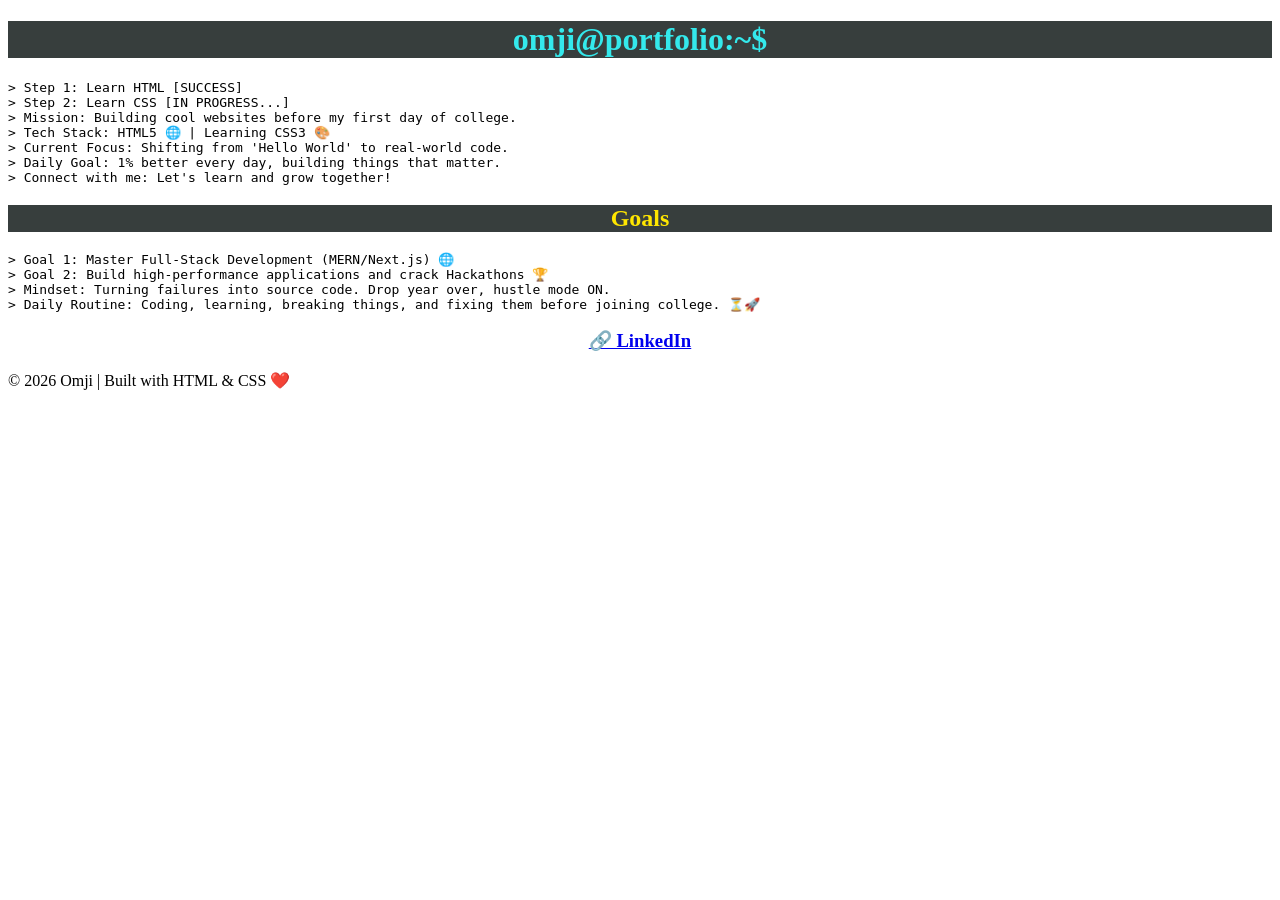
==== index.html @ 4d39b9b5 "Initial portfolio upload" ====
<!DOCTYPE html>
<html lang="en">
<head>
    <meta charset="UTF-8">
    <meta name="viewport" content="width=dev, initial-scale=1.0">
    <title>Document</title>
    <style>
        div, span{color: rgb(52, 233, 236);
            background-color: rgb(55, 62, 61);
        }
        h2{color: rgb(255, 230, 0);
            background-color: rgb(55, 62, 61);
        }
        
        
 h1 {
    text-align: center;
    color: rgb(52, 233, 236);
    background-color: rgb(55, 62, 61);}
 h2 {
    text-align: center;
   
    background-color: rgb(55, 62, 61);
}       
 h3 {
    text-align: center;
    color: rgb(34, 1, 250);
    background-color: rgb(255, 255, 255);
}       
        


 
    </style>
</head>
<body>
    <h1><b><div>
    omji@portfolio:~$ 
    </div></b></h1>
    
    
<pre>> Step 1: Learn HTML [SUCCESS]
> Step 2: Learn CSS [IN PROGRESS...]
> Mission: Building cool websites before my first day of college.
> Tech Stack: HTML5 🌐 | Learning CSS3 🎨
> Current Focus: Shifting from 'Hello World' to real-world code.
> Daily Goal: 1% better every day, building things that matter.
> Connect with me: Let's learn and grow together!</pre>


<b><H2>Goals</H2></b>
<pre>> Goal 1: Master Full-Stack Development (MERN/Next.js) 🌐
> Goal 2: Build high-performance applications and crack Hackathons 🏆
> Mindset: Turning failures into source code. Drop year over, hustle mode ON.
> Daily Routine: Coding, learning, breaking things, and fixing them before joining college. ⏳🚀
</pre>

<h3><a href="https://www.linkedin.com/in/omji-verma-ab599b41b ">🔗 LinkedIn</a></h3>

<p>© 2026 Omji | Built with HTML & CSS ❤️</p>

</body>
</html>
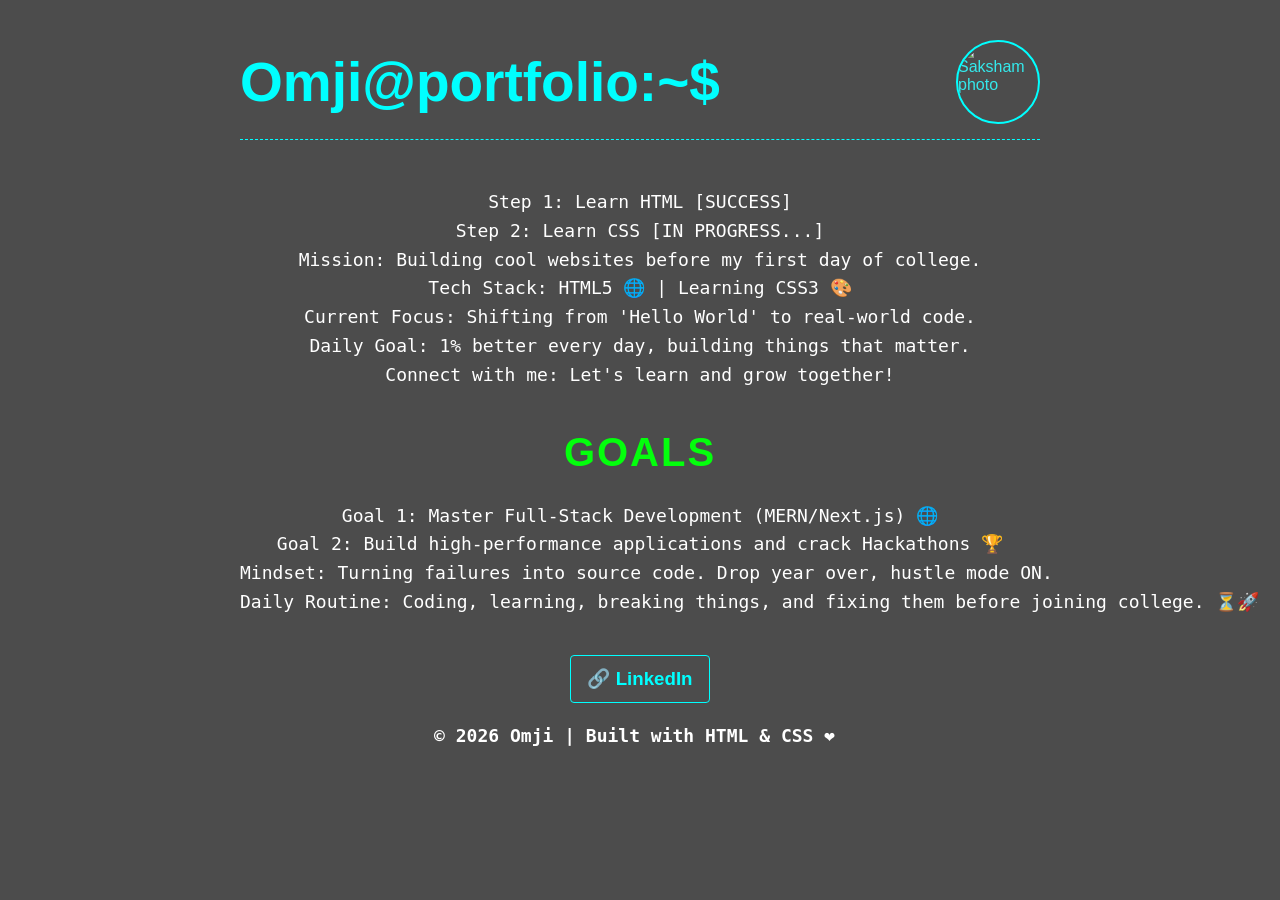
==== commit 2a0334eb: "Omji@portfolio" ====
--- a/index.html
+++ b/index.html
@@ -6,59 +6,204 @@
     <title>Document</title>
     <style>
         div, span{color: rgb(52, 233, 236);
-            background-color: rgb(55, 62, 61);
+           
         }
         h2{color: rgb(255, 230, 0);
-            background-color: rgb(55, 62, 61);
+            font-size:50px;
+            
         }
         
         
  h1 {
     text-align: center;
     color: rgb(52, 233, 236);
-    background-color: rgb(55, 62, 61);}
+    }
  h2 {
     text-align: center;
    
-    background-color: rgb(55, 62, 61);
+    
 }       
  h3 {
     text-align: center;
     color: rgb(34, 1, 250);
-    background-color: rgb(255, 255, 255);
-}       
-        
+    
+ } 
+    body{
+
+        background-image: url('23551.jpg')
+    }
+    
+    pre {
+    text-align: center;
+    font-size: 18px;
+    color: rgb(255, 255, 255);}
+    
+    .header-container {
+    display: flex;
+    justify-content: space-between;
+    align-items: center;
+    width: 100%;
+}
+
+body {
+    /* तुम्हारी पुरानी इमेज का पाथ यहाँ रहेगा, बस उसके आगे हमने एक हल्का ब्लैक शेड जोड़ दिया है */
+     background-image: linear-gradient(rgba(0, 0, 0, 0.7), rgba(0, 0, 0, 0.7)), url('bg.jpg');
+    background-size: cover;
+    background-position: center;
+    background-attachment: fixed; 
+    font-family: 'Segoe UI', Tahoma, Geneva, Verdana, sans-serif; /* यह फॉन्ट साइट को तुरंत प्रोफेशनल लुक देगा */
+    color: #ffffff;
+}
+/* 1. पूरे पेज की सेटिंग और नया प्रोफेशनल फॉन्ट */
+body {
+    /* background-image: linear-gradient(rgba(0, 0, 0, 0.75), rgba(0, 0, 0, 0.75)), url('bg.jpg');
+    background-size: cover;
+    background-position: center;
+    background-attachment: fixed; */
+    /* डेवलपर थीम के लिए सबसे बेस्ट और जेन्युइन फॉन्ट */
+   
+body {
+    font-family: 'Consolas', Monaco, monospace;
+}
+
+    color: #e0e0e0;
+    margin: 0;
+    padding: 40px 20px;
+    display: flex;
+    flex-direction: column;
+    align-items: center; /* सब कुछ स्क्रीन के सेंटर में अलाइन करेगा */
+}
+
+/* 2. नाम और फोटो वाले हिस्से को परफेक्ट सेट करना */
+.header-container {
+    display: flex;
+    justify-content: space-between;
+    align-items: center;
+    width: 100%;
+    max-width: 800px; /* कंटेंट को ज्यादा फैलने से रोकेगा */
+    margin-bottom: 30px;
+    border-bottom: 1px dashed #00ffff; /* नीचे एक पतली डैश्ड लाइन */
+    padding-bottom: 15px;
+}
+
+.header-container h1 {
+    font-size: 55px;
+    color: #00ffff; /* टर्मिनल आसमानी रंग */
+    margin: 0;
+}
+
+.my-avatar {
+    width: 65px;
+    height: 65px;
+    border-radius: 50%;
+    border: 2px solid #00ffff;
+    object-fit: cover;
+}
+
+/* 3. पूरे कंटेंट (Goals, Tech Stack) को एक नीट लेआउट में लाना */
+.main-content {
+    width: 100%;
+    max-width: 800px;
+    text-align: left; /* बॉक्स के अंदर का टेक्स्ट लेफ्ट से शुरू होगा */
+    line-height: 1.6; /* लाइनों के बीच सही गैप */
+}
+
+/* हेडिंग्स जैसे Goals को चमकाना */
+h2 {
+    color: #03ff0c; /* न्यॉन पिंक या अपनी पसंद का कोई रंग जो तुमने रखा हो */
+    font-size: 40px;
+    margin-top: 30px;
+    margin-bottom: 15px;
+    text-transform: uppercase;
+    letter-spacing: 2px;
+}
+
+/* लिस्ट और लाइन्स का फॉन्ट साइज़ सेट करना */
+p, li {
+    font-size: 16px;
+    margin-bottom: 10px;
+    list-style-type: none; /* बुलेट डॉट्स हटाकर क्लीन लुक */
+}
+
+/* 4. लिंक्डइन लिंक को एक साधारण लेकिन प्रोफेशनल बटन बनाना */
+a {
+    color: #00ffff;
+    text-decoration: none;
+    border: 1px solid #00ffff;
+    padding: 8px 16px;
+    border-radius: 4px;
+    display: inline-block;
+    margin-top: 20px;
+    transition: all 0.3s ease;
+}
+
+a:hover {
+    background: #00ffff;
+    color: #000000;
+}
+
+.my-avatar {
+    width: 80px;
+    height: 80px;
+    border-radius: 50%;
+    border: 2px solid cyan;
+    object-fit: cover;
+}
+
 
 
  
     </style>
 </head>
 <body>
-    <h1><b><div>
-    omji@portfolio:~$ 
-    </div></b></h1>
-    
-    
-<pre>> Step 1: Learn HTML [SUCCESS]
-> Step 2: Learn CSS [IN PROGRESS...]
-> Mission: Building cool websites before my first day of college.
-> Tech Stack: HTML5 🌐 | Learning CSS3 🎨
-> Current Focus: Shifting from 'Hello World' to real-world code.
-> Daily Goal: 1% better every day, building things that matter.
-> Connect with me: Let's learn and grow together!</pre>
-
-
+     
+
+  <!-- नाम वाला हिस्सा -->
+<div class="header-container">
+    <h1><b>Omji@portfolio:~$</b></h1>
+    <img src="profile.jpg" alt="Saksham photo" class="my-avatar">
+</div>
+
+<!-- इसके नीचे की सारी लाइन्स को इस मुख्य बॉक्स में डाल दो -->
+<div class="main-content"><pre>
+Step 1: Learn HTML [SUCCESS]
+Step 2: Learn CSS [IN PROGRESS...]
+Mission: Building cool websites before my first day of college.
+Tech Stack: HTML5 🌐 | Learning CSS3 🎨
+Current Focus: Shifting from 'Hello World' to real-world code.
+Daily Goal: 1% better every day, building things that matter.
+Connect with me: Let's learn and grow together!</pre>
+
+<pre></pre>
 <b><H2>Goals</H2></b>
-<pre>> Goal 1: Master Full-Stack Development (MERN/Next.js) 🌐
-> Goal 2: Build high-performance applications and crack Hackathons 🏆
-> Mindset: Turning failures into source code. Drop year over, hustle mode ON.
-> Daily Routine: Coding, learning, breaking things, and fixing them before joining college. ⏳🚀
+<pre>Goal 1: Master Full-Stack Development (MERN/Next.js) 🌐
+Goal 2: Build high-performance applications and crack Hackathons 🏆
+Mindset: Turning failures into source code. Drop year over, hustle mode ON.
+Daily Routine: Coding, learning, breaking things, and fixing them before joining college. ⏳🚀
 </pre>
 
-<h3><a href="https://www.linkedin.com/in/omji-verma-ab599b41b ">🔗 LinkedIn</a></h3>
-
-<p>© 2026 Omji | Built with HTML & CSS ❤️</p>
+<h3><a href="https://www.linkedin.com/in/omji-verma-ab599b41b/
+     ">🔗 LinkedIn</a></h3>
+
+<b><pre>© 2026 Omji | Built with HTML & CSS ❤️ </pre></b>
+    
+    <!-- यहाँ तुम्हारी सारी पुरानी लाइन्स, Goals, Tech Stack, लिंक्डइन लिंक आ जायेगा -->
+
+</div> <!-- यहाँ बंद कर दो फुटर से पहले -->
+    
+   
+
+    
+
+
+
+<script src="https://cdn.botpress.cloud/webchat/v3.6/inject.js"></script>
+<script src="https://files.bpcontent.cloud/2026/07/06/07/20260706073340-VCMDMJ99.js" defer></script>
+       
+
+
+
+
 
 </body>
 </html>
-
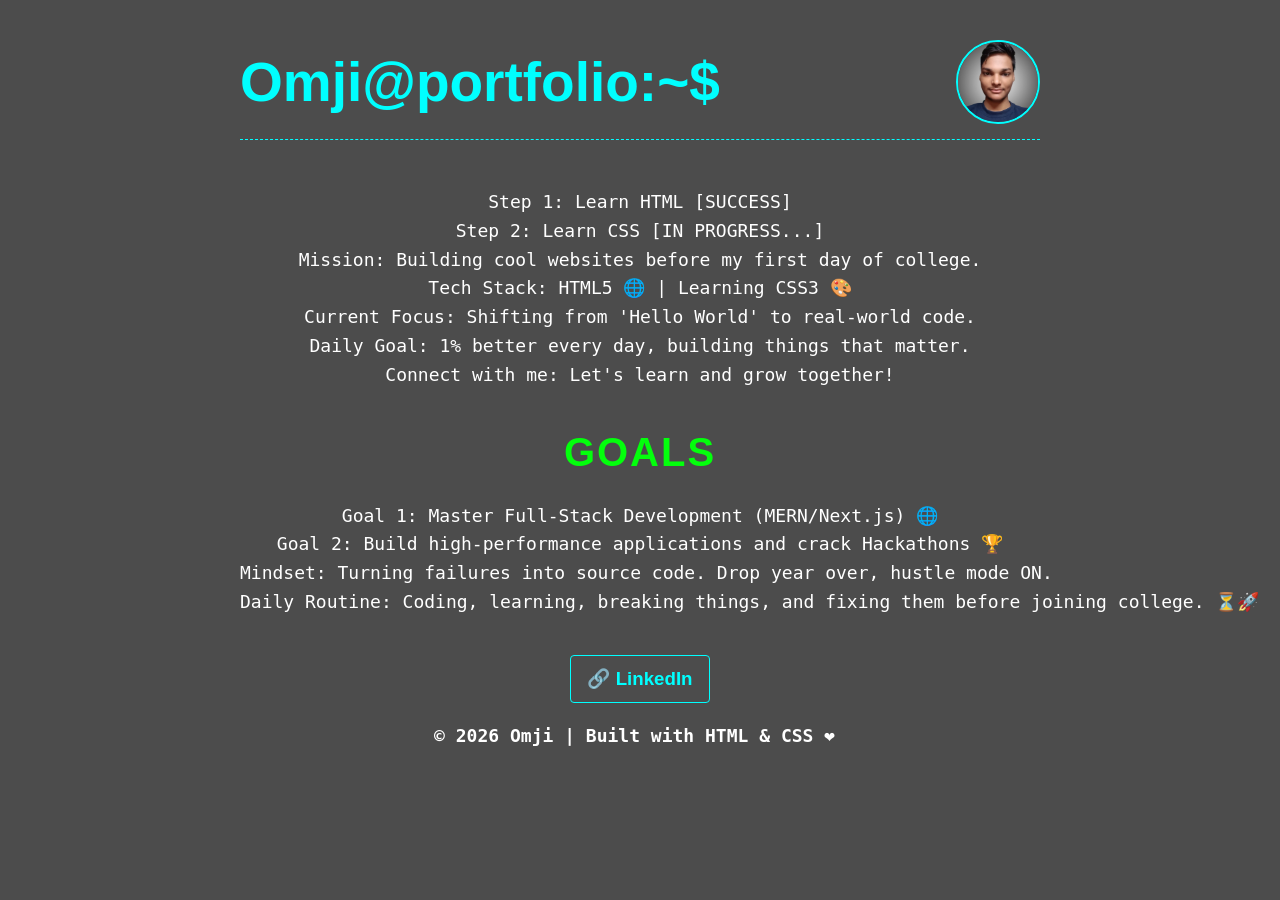
==== commit a4c8b77a: "Omji@portfolio" ====
--- a/index.html
+++ b/index.html
@@ -20,9 +20,8 @@
     }
  h2 {
     text-align: center;
-   
-    
-}       
+   }
+          
  h3 {
     text-align: center;
     color: rgb(34, 1, 250);
@@ -46,7 +45,7 @@
 }
 
 body {
-    /* तुम्हारी पुरानी इमेज का पाथ यहाँ रहेगा, बस उसके आगे हमने एक हल्का ब्लैक शेड जोड़ दिया है */
+    
      background-image: linear-gradient(rgba(0, 0, 0, 0.7), rgba(0, 0, 0, 0.7)), url('bg.jpg');
     background-size: cover;
     background-position: center;
@@ -54,13 +53,13 @@
     font-family: 'Segoe UI', Tahoma, Geneva, Verdana, sans-serif; /* यह फॉन्ट साइट को तुरंत प्रोफेशनल लुक देगा */
     color: #ffffff;
 }
-/* 1. पूरे पेज की सेटिंग और नया प्रोफेशनल फॉन्ट */
+
 body {
     /* background-image: linear-gradient(rgba(0, 0, 0, 0.75), rgba(0, 0, 0, 0.75)), url('bg.jpg');
     background-size: cover;
     background-position: center;
     background-attachment: fixed; */
-    /* डेवलपर थीम के लिए सबसे बेस्ट और जेन्युइन फॉन्ट */
+    
    
 body {
     font-family: 'Consolas', Monaco, monospace;
@@ -71,24 +70,24 @@
     padding: 40px 20px;
     display: flex;
     flex-direction: column;
-    align-items: center; /* सब कुछ स्क्रीन के सेंटर में अलाइन करेगा */
-}
-
-/* 2. नाम और फोटो वाले हिस्से को परफेक्ट सेट करना */
+    align-items: center;
+}
+
+
 .header-container {
     display: flex;
     justify-content: space-between;
     align-items: center;
     width: 100%;
-    max-width: 800px; /* कंटेंट को ज्यादा फैलने से रोकेगा */
+    max-width: 800px; 
     margin-bottom: 30px;
-    border-bottom: 1px dashed #00ffff; /* नीचे एक पतली डैश्ड लाइन */
+    border-bottom: 1px dashed #00ffff; 
     padding-bottom: 15px;
 }
 
 .header-container h1 {
     font-size: 55px;
-    color: #00ffff; /* टर्मिनल आसमानी रंग */
+    color: #00ffff; 
     margin: 0;
 }
 
@@ -100,17 +99,17 @@
     object-fit: cover;
 }
 
-/* 3. पूरे कंटेंट (Goals, Tech Stack) को एक नीट लेआउट में लाना */
+
 .main-content {
     width: 100%;
     max-width: 800px;
-    text-align: left; /* बॉक्स के अंदर का टेक्स्ट लेफ्ट से शुरू होगा */
-    line-height: 1.6; /* लाइनों के बीच सही गैप */
-}
-
-/* हेडिंग्स जैसे Goals को चमकाना */
+    text-align: left; 
+    line-height: 1.6; 
+}
+
+
 h2 {
-    color: #03ff0c; /* न्यॉन पिंक या अपनी पसंद का कोई रंग जो तुमने रखा हो */
+    color: #03ff0c;
     font-size: 40px;
     margin-top: 30px;
     margin-bottom: 15px;
@@ -118,14 +117,14 @@
     letter-spacing: 2px;
 }
 
-/* लिस्ट और लाइन्स का फॉन्ट साइज़ सेट करना */
+
 p, li {
     font-size: 16px;
     margin-bottom: 10px;
-    list-style-type: none; /* बुलेट डॉट्स हटाकर क्लीन लुक */
-}
-
-/* 4. लिंक्डइन लिंक को एक साधारण लेकिन प्रोफेशनल बटन बनाना */
+    list-style-type: none; 
+}
+
+
 a {
     color: #00ffff;
     text-decoration: none;
@@ -158,13 +157,13 @@
 <body>
      
 
-  <!-- नाम वाला हिस्सा -->
+  
 <div class="header-container">
     <h1><b>Omji@portfolio:~$</b></h1>
     <img src="profile.jpg" alt="Saksham photo" class="my-avatar">
 </div>
 
-<!-- इसके नीचे की सारी लाइन्स को इस मुख्य बॉक्स में डाल दो -->
+
 <div class="main-content"><pre>
 Step 1: Learn HTML [SUCCESS]
 Step 2: Learn CSS [IN PROGRESS...]
@@ -187,9 +186,9 @@
 
 <b><pre>© 2026 Omji | Built with HTML & CSS ❤️ </pre></b>
     
-    <!-- यहाँ तुम्हारी सारी पुरानी लाइन्स, Goals, Tech Stack, लिंक्डइन लिंक आ जायेगा -->
-
-</div> <!-- यहाँ बंद कर दो फुटर से पहले -->
+    
+
+</div> 
     
    
 
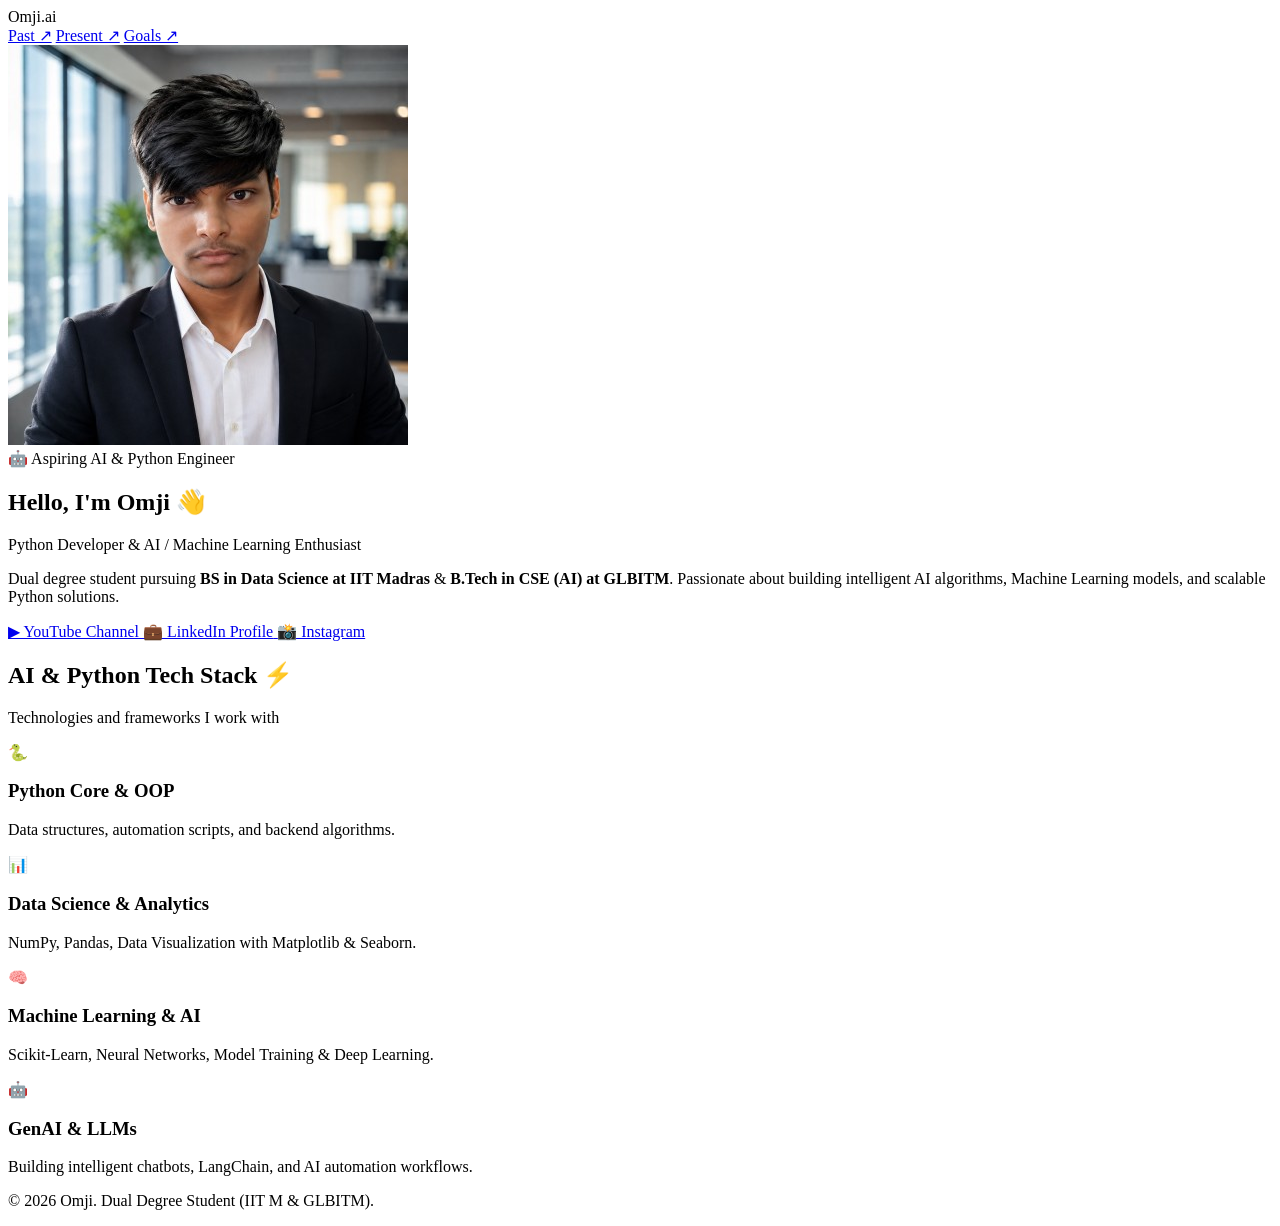
==== commit 5b8819c2: "Add files via upload" ====
--- a/index.html
+++ b/index.html
@@ -1,208 +1,109 @@
-<!DOCTYPE html>
-<html lang="en">
-<head>
-    <meta charset="UTF-8">
-    <meta name="viewport" content="width=dev, initial-scale=1.0">
-    <title>Document</title>
-    <style>
-        div, span{color: rgb(52, 233, 236);
-           
-        }
-        h2{color: rgb(255, 230, 0);
-            font-size:50px;
-            
-        }
-        
-        
- h1 {
-    text-align: center;
-    color: rgb(52, 233, 236);
-    }
- h2 {
-    text-align: center;
-   }
-          
- h3 {
-    text-align: center;
-    color: rgb(34, 1, 250);
-    
- } 
-    body{
-
-        background-image: url('23551.jpg')
-    }
-    
-    pre {
-    text-align: center;
-    font-size: 18px;
-    color: rgb(255, 255, 255);}
-    
-    .header-container {
-    display: flex;
-    justify-content: space-between;
-    align-items: center;
-    width: 100%;
-}
-
-body {
-    
-     background-image: linear-gradient(rgba(0, 0, 0, 0.7), rgba(0, 0, 0, 0.7)), url('bg.jpg');
-    background-size: cover;
-    background-position: center;
-    background-attachment: fixed; 
-    font-family: 'Segoe UI', Tahoma, Geneva, Verdana, sans-serif; /* यह फॉन्ट साइट को तुरंत प्रोफेशनल लुक देगा */
-    color: #ffffff;
-}
-
-body {
-    /* background-image: linear-gradient(rgba(0, 0, 0, 0.75), rgba(0, 0, 0, 0.75)), url('bg.jpg');
-    background-size: cover;
-    background-position: center;
-    background-attachment: fixed; */
-    
-   
-body {
-    font-family: 'Consolas', Monaco, monospace;
-}
-
-    color: #e0e0e0;
-    margin: 0;
-    padding: 40px 20px;
-    display: flex;
-    flex-direction: column;
-    align-items: center;
-}
-
-
-.header-container {
-    display: flex;
-    justify-content: space-between;
-    align-items: center;
-    width: 100%;
-    max-width: 800px; 
-    margin-bottom: 30px;
-    border-bottom: 1px dashed #00ffff; 
-    padding-bottom: 15px;
-}
-
-.header-container h1 {
-    font-size: 55px;
-    color: #00ffff; 
-    margin: 0;
-}
-
-.my-avatar {
-    width: 65px;
-    height: 65px;
-    border-radius: 50%;
-    border: 2px solid #00ffff;
-    object-fit: cover;
-}
-
-
-.main-content {
-    width: 100%;
-    max-width: 800px;
-    text-align: left; 
-    line-height: 1.6; 
-}
-
-
-h2 {
-    color: #03ff0c;
-    font-size: 40px;
-    margin-top: 30px;
-    margin-bottom: 15px;
-    text-transform: uppercase;
-    letter-spacing: 2px;
-}
-
-
-p, li {
-    font-size: 16px;
-    margin-bottom: 10px;
-    list-style-type: none; 
-}
-
-
-a {
-    color: #00ffff;
-    text-decoration: none;
-    border: 1px solid #00ffff;
-    padding: 8px 16px;
-    border-radius: 4px;
-    display: inline-block;
-    margin-top: 20px;
-    transition: all 0.3s ease;
-}
-
-a:hover {
-    background: #00ffff;
-    color: #000000;
-}
-
-.my-avatar {
-    width: 80px;
-    height: 80px;
-    border-radius: 50%;
-    border: 2px solid cyan;
-    object-fit: cover;
-}
-
-
-
- 
-    </style>
-</head>
-<body>
-     
-
-  
-<div class="header-container">
-    <h1><b>Omji@portfolio:~$</b></h1>
-    <img src="profile.jpg" alt="Saksham photo" class="my-avatar">
-</div>
-
-
-<div class="main-content"><pre>
-Step 1: Learn HTML [SUCCESS]
-Step 2: Learn CSS [IN PROGRESS...]
-Mission: Building cool websites before my first day of college.
-Tech Stack: HTML5 🌐 | Learning CSS3 🎨
-Current Focus: Shifting from 'Hello World' to real-world code.
-Daily Goal: 1% better every day, building things that matter.
-Connect with me: Let's learn and grow together!</pre>
-
-<pre></pre>
-<b><H2>Goals</H2></b>
-<pre>Goal 1: Master Full-Stack Development (MERN/Next.js) 🌐
-Goal 2: Build high-performance applications and crack Hackathons 🏆
-Mindset: Turning failures into source code. Drop year over, hustle mode ON.
-Daily Routine: Coding, learning, breaking things, and fixing them before joining college. ⏳🚀
-</pre>
-
-<h3><a href="https://www.linkedin.com/in/omji-verma-ab599b41b/
-     ">🔗 LinkedIn</a></h3>
-
-<b><pre>© 2026 Omji | Built with HTML & CSS ❤️ </pre></b>
-    
-    
-
-</div> 
-    
-   
-
-    
-
-
-
-<script src="https://cdn.botpress.cloud/webchat/v3.6/inject.js"></script>
-<script src="https://files.bpcontent.cloud/2026/07/06/07/20260706073340-VCMDMJ99.js" defer></script>
-       
-
-
-
-
-
-</body>
-</html>
+<!DOCTYPE html>
+<html lang="en">
+<head>
+    <meta charset="UTF-8">
+    <meta name="viewport" content="width=device-width, initial-scale=1.0">
+    <title>Omji | AI Engineer & Python Developer</title>
+    <!-- Google Fonts -->
+    <link rel="preconnect" href="https://fonts.googleapis.com">
+    <link rel="preconnect" href="https://fonts.gstatic.com" crossorigin>
+    <link href="https://fonts.googleapis.com/css2?family=Outfit:wght@400;500;600;700;800&display=swap" rel="stylesheet">
+    <!-- CSS File -->
+    <link rel="stylesheet" href="css/style.css">
+</head>
+<body>
+
+    <!-- ==========================================
+         1. TOP NAVIGATION BAR
+         ========================================== -->
+    <nav class="navbar">
+        <div class="logo">Omji<span>.ai</span></div>
+        <div class="nav-links">
+            <a href="past.html">Past ↗</a>
+            <a href="present.html">Present ↗</a>
+            <a href="goals.html">Goals ↗</a>
+        </div>
+    </nav>
+
+    <!-- ==========================================
+         2. HERO / PRESENT SECTION
+         ========================================== -->
+    <section class="hero" id="present">
+        
+        <!-- Profile Picture with Glow -->
+        <div class="profile-wrapper">
+            <img src="Saksham.jpg" alt="Omji" class="profile-img">
+        </div>
+
+        <!-- Headline & Bio -->
+        <div class="badge">🤖 Aspiring AI & Python Engineer</div>
+        <h1 class="hero-title">Hello, I'm <span class="highlight">Omji</span> 👋</h1>
+        <p class="hero-subtitle">Python Developer & AI / Machine Learning Enthusiast</p>
+        <p class="hero-desc">
+            Dual degree student pursuing <strong>BS in Data Science at IIT Madras</strong> & <strong>B.Tech in CSE (AI) at GLBITM</strong>. Passionate about building intelligent AI algorithms, Machine Learning models, and scalable Python solutions.
+        </p>
+
+        <!-- Action Buttons -->
+        <div class="btn-container">
+            <a href="https://youtube.com/@ghostgameryt72?si=MjTyX77E28v_cxLy" class="btn btn-youtube" target="_blank">
+                <span>▶ YouTube Channel</span>
+            </a>
+            <a href="https://lnkd.in/p/du8b7yTF" class="btn btn-linkedin" target="_blank">
+                <span>💼 LinkedIn Profile</span>
+            </a>
+            <a href="https://www.instagram.com/s.vgamerff2007?utm_source=ig_web_button_share_sheet&igsi=ZDNlZDc0MzIxNw==" class="btn btn-instagram" target="_blank">
+                <span>📸 Instagram</span>
+            </a>
+        </div>
+
+    </section>
+
+    <!-- ==========================================
+         3. FUTURE / TECH STACK SECTION
+         ========================================== -->
+    <section class="section-box" id="future">
+        <h2>AI & Python Tech Stack ⚡</h2>
+        <p class="section-desc">Technologies and frameworks I work with</p>
+
+        <div class="cards-grid">
+            <div class="card-item">
+                <div class="card-icon">🐍</div>
+                <h3>Python Core & OOP</h3>
+                <p>Data structures, automation scripts, and backend algorithms.</p>
+            </div>
+            <div class="card-item">
+                <div class="card-icon">📊</div>
+                <h3>Data Science & Analytics</h3>
+                <p>NumPy, Pandas, Data Visualization with Matplotlib & Seaborn.</p>
+            </div>
+            <div class="card-item">
+                <div class="card-icon">🧠</div>
+                <h3>Machine Learning & AI</h3>
+                <p>Scikit-Learn, Neural Networks, Model Training & Deep Learning.</p>
+            </div>
+            <div class="card-item">
+                <div class="card-icon">🤖</div>
+                <h3>GenAI & LLMs</h3>
+                <p>Building intelligent chatbots, LangChain, and AI automation workflows.</p>
+            </div>
+        </div>
+    </section>
+
+    <!-- ==========================================
+         4. GOALS SECTION
+         ========================================== -->
+
+
+    <!-- ==========================================
+         5. FOOTER
+         ========================================== -->
+    <footer>
+        <p>© 2026 Omji. Dual Degree Student (IIT M & GLBITM).</p>
+    </footer>
+<script src="https://cdn.botpress.cloud/webchat/v3.6/inject.js"></script>
+<script src="https://files.bpcontent.cloud/2026/07/06/07/20260706073340-VCMDMJ99.js" defer></script>
+       
+
+
+</body>
+</html>
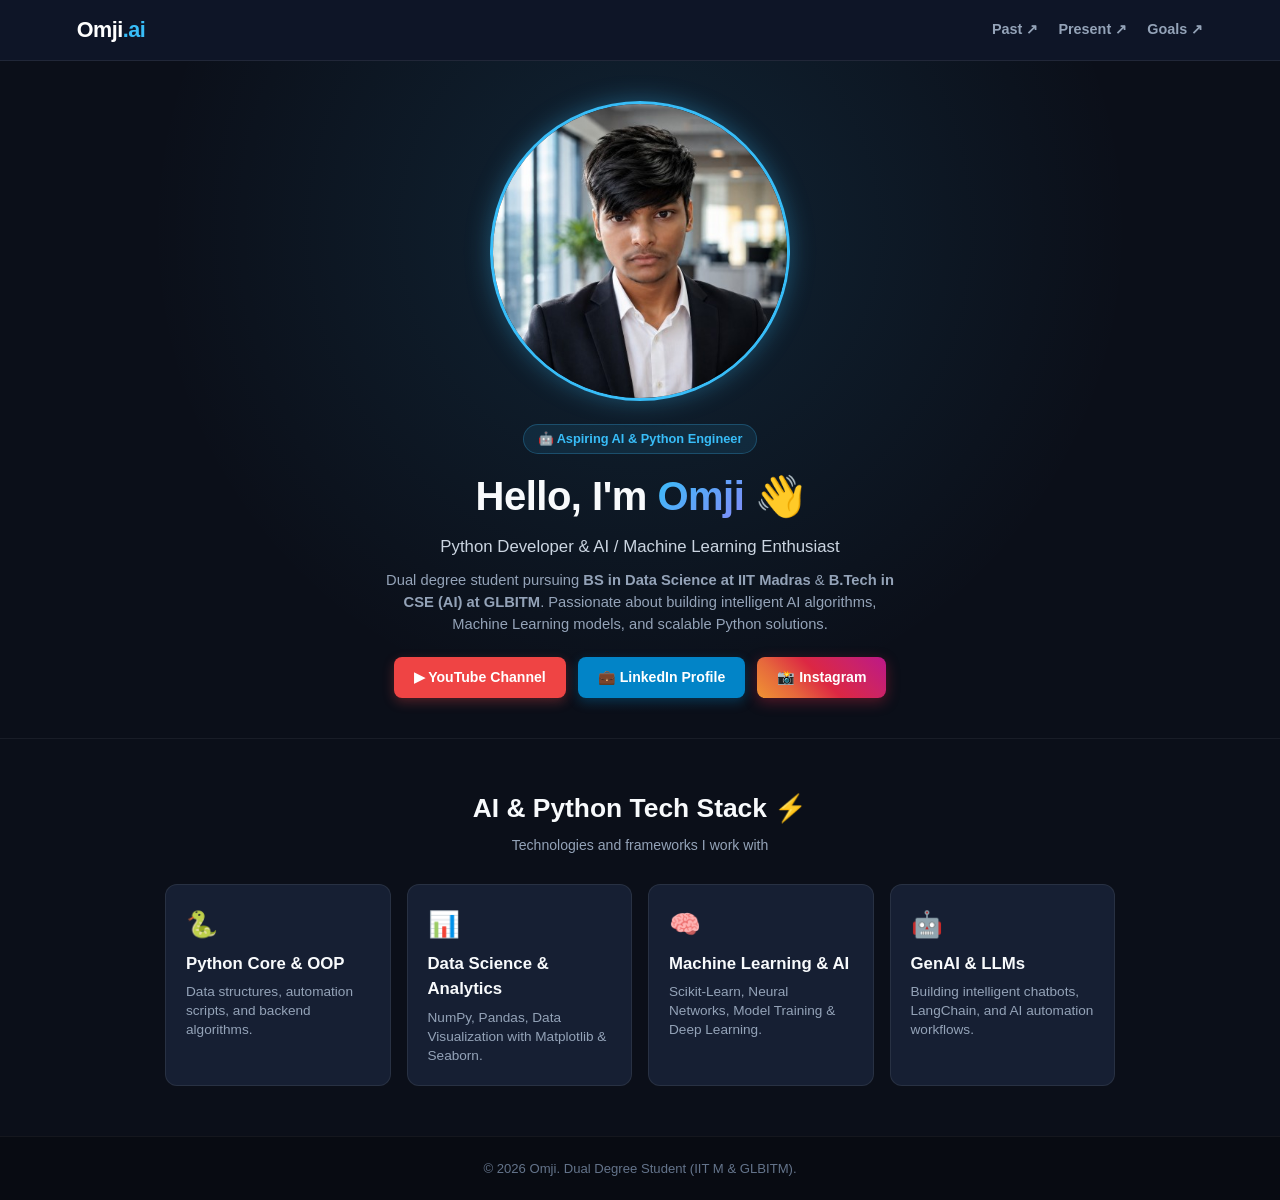
==== commit 503969af: "Add files via upload" ====
--- a/index.html
+++ b/index.html
@@ -9,7 +9,7 @@
     <link rel="preconnect" href="https://fonts.gstatic.com" crossorigin>
     <link href="https://fonts.googleapis.com/css2?family=Outfit:wght@400;500;600;700;800&display=swap" rel="stylesheet">
     <!-- CSS File -->
-    <link rel="stylesheet" href="css/style.css">
+    <link rel="stylesheet" href="style.css">
 </head>
 <body>
 
--- a/style.css
+++ b/style.css
@@ -0,0 +1,316 @@
+/* =========================================================
+   1. GLOBAL RESET & FONTS
+   ========================================================= */
+* {
+    margin: 0;
+    padding: 0;
+    box-sizing: border-box;
+    font-family: 'Outfit', -apple-system, BlinkMacSystemFont, sans-serif;
+}
+
+html {
+    scroll-behavior: smooth;
+}
+
+body {
+    background-color: #0b0f19; /* Ultra Dark Luxury Blue */
+    color: #f8fafc;            /* Crisp White Text */
+    line-height: 1.5;
+    overflow-x: hidden;
+}
+
+/* =========================================================
+   2. TOP NAVIGATION BAR (Compact & Sleek)
+   ========================================================= */
+.navbar {
+    display: flex;
+    justify-content: space-between;
+    align-items: center;
+    padding: 14px 6%;
+    background-color: rgba(15, 23, 42, 0.9);
+    backdrop-filter: blur(12px);
+    border-bottom: 1px solid rgba(255, 255, 255, 0.08);
+    position: sticky;
+    top: 0;
+    z-index: 100;
+}
+
+.logo {
+    font-size: 1.35rem;
+    font-weight: 800;
+    letter-spacing: -0.5px;
+    color: #ffffff;
+}
+
+.logo span {
+    color: #38bdf8;
+}
+
+.nav-links {
+    display: flex;
+    gap: 20px;
+}
+
+.nav-links a {
+    color: #94a3b8;
+    text-decoration: none;
+    font-size: 0.9rem;
+    font-weight: 600;
+    transition: all 0.25s ease;
+}
+
+.nav-links a:hover {
+    color: #38bdf8;
+    transform: translateY(-1px);
+}
+
+/* =========================================================
+   3. HERO SECTION (Compact Front Page)
+   ========================================================= */
+.hero {
+    min-height: 65vh;
+    display: flex;
+    flex-direction: column;
+    justify-content: center;
+    align-items: center;
+    text-align: center;
+    padding: 40px 16px;
+    background: radial-gradient(circle at 50% 25%, rgba(56, 189, 248, 0.12) 0%, transparent 60%);
+}
+
+/* Profile Picture with Rounded Border & Glow */
+.profile-wrapper {
+    position: relative;
+    margin-bottom: 16px;
+}
+
+.profile-img {
+    width: 300px;
+    height: 300px;
+    border-radius: 50%;
+    object-fit: cover;
+    border: 3px solid #38bdf8;
+    box-shadow: 0 0 25px rgba(56, 189, 248, 0.35);
+    transition: transform 0.3s ease, box-shadow 0.3s ease;
+}
+
+.profile-img:hover {
+    transform: scale(1.04);
+    box-shadow: 0 0 35px rgba(56, 189, 248, 0.5);
+}
+
+/* Small Badge */
+.badge {
+    background: rgba(56, 189, 248, 0.1);
+    color: #38bdf8;
+    border: 1px solid rgba(56, 189, 248, 0.25);
+    padding: 4px 14px;
+    border-radius: 50px;
+    font-size: 0.8rem;
+    font-weight: 600;
+    margin-bottom: 12px;
+}
+
+/* Title & Subtitles */
+.hero-title {
+    font-size: clamp(1.8rem, 4vw, 2.5rem);
+    font-weight: 800;
+    margin-bottom: 8px;
+    letter-spacing: -0.5px;
+}
+
+.highlight {
+    background: linear-gradient(135deg, #38bdf8 0%, #818cf8 100%);
+    -webkit-background-clip: text;
+    -webkit-text-fill-color: transparent;
+}
+
+.hero-subtitle {
+    font-size: 1.05rem;
+    font-weight: 500;
+    color: #cbd5e1;
+    margin-bottom: 10px;
+}
+
+.hero-desc {
+    max-width: 520px;
+    font-size: 0.92rem;
+    color: #94a3b8;
+    margin-bottom: 22px;
+    line-height: 1.5;
+}
+
+/* =========================================================
+   4. BUTTONS (Compact)
+   ========================================================= */
+.btn-container {
+    display: flex;
+    justify-content: center;
+    gap: 12px;
+    flex-wrap: wrap;
+}
+
+.btn {
+    display: inline-flex;
+    align-items: center;
+    gap: 6px;
+    padding: 10px 20px;
+    border-radius: 8px;
+    font-size: 0.88rem;
+    font-weight: 600;
+    text-decoration: none;
+    transition: all 0.25s ease;
+    cursor: pointer;
+}
+
+/* YouTube Button */
+.btn-youtube {
+    background-color: #ef4444;
+    color: #ffffff;
+    box-shadow: 0 4px 12px rgba(239, 68, 68, 0.3);
+}
+
+.btn-youtube:hover {
+    background-color: #dc2626;
+    transform: translateY(-2px);
+}
+
+/* LinkedIn Button */
+.btn-linkedin {
+    background-color: #0284c7;
+    color: #ffffff;
+    box-shadow: 0 4px 12px rgba(2, 132, 199, 0.3);
+}
+
+.btn-linkedin:hover {
+    background-color: #0369a1;
+    transform: translateY(-2px);
+}
+
+/* Instagram Button (Gradient & Glow) */
+.btn-instagram {
+    background: linear-gradient(45deg, #f09433 0%, #e6683c 25%, #dc2743 50%, #cc2366 75%, #bc1888 100%);
+    color: #ffffff;
+    box-shadow: 0 4px 14px rgba(220, 39, 67, 0.35);
+}
+
+.btn-instagram:hover {
+    transform: translateY(-2px);
+    box-shadow: 0 6px 20px rgba(220, 39, 67, 0.6);
+}
+
+/* =========================================================
+   5. SECTIONS (TECH STACK & GOALS)
+   ========================================================= */
+.section-box {
+    padding: 50px 6%;
+    text-align: center;
+    border-top: 1px solid rgba(255, 255, 255, 0.06);
+}
+
+.section-box:nth-child(even) {
+    background-color: #0e1424;
+}
+
+.section-box h2 {
+    font-size: 1.65rem;
+    font-weight: 700;
+    margin-bottom: 6px;
+    color: #f8fafc;
+}
+
+.section-desc {
+    color: #94a3b8;
+    font-size: 0.88rem;
+    margin-bottom: 28px;
+}
+
+.cards-grid {
+    display: flex;
+    justify-content: center;
+    gap: 16px;
+    flex-wrap: wrap;
+    max-width: 950px;
+    margin: 0 auto;
+}
+
+.card-item {
+    background-color: #161f33;
+    border: 1px solid rgba(255, 255, 255, 0.08);
+    border-radius: 12px;
+    padding: 20px;
+    flex: 1 1 200px;
+    max-width: 280px;
+    text-align: left;
+    transition: all 0.25s ease;
+}
+
+.card-item:hover {
+    transform: translateY(-4px);
+    border-color: #38bdf8;
+    box-shadow: 0 8px 20px rgba(56, 189, 248, 0.18);
+}
+
+.card-badge {
+    display: inline-block;
+    font-size: 0.75rem;
+    font-weight: 700;
+    color: #38bdf8;
+    background: rgba(56, 189, 248, 0.1);
+    padding: 3px 8px;
+    border-radius: 5px;
+    margin-bottom: 8px;
+}
+
+.card-icon {
+    font-size: 1.6rem;
+    margin-bottom: 8px;
+}
+
+.card-item h3 {
+    font-size: 1.05rem;
+    color: #f8fafc;
+    margin-bottom: 6px;
+}
+
+.card-item p {
+    font-size: 0.85rem;
+    color: #94a3b8;
+    line-height: 1.4;
+}
+
+/* =========================================================
+   6. FOOTER
+   ========================================================= */
+footer {
+    padding: 22px;
+    text-align: center;
+    background-color: #080b12;
+    border-top: 1px solid rgba(255, 255, 255, 0.05);
+    color: #64748b;
+    font-size: 0.82rem;
+}
+
+/* Responsive for Mobile */
+@media (max-width: 640px) {
+    .navbar {
+        padding: 12px 4%;
+    }
+    .nav-links {
+        gap: 12px;
+    }
+    .nav-links a {
+        font-size: 0.82rem;
+    }
+    .hero-title {
+        font-size: 1.7rem;
+    }
+    .cards-grid {
+        flex-direction: column;
+        align-items: center;
+    }
+    .card-item {
+        max-width: 100%;
+        width: 100%;
+    }
+}
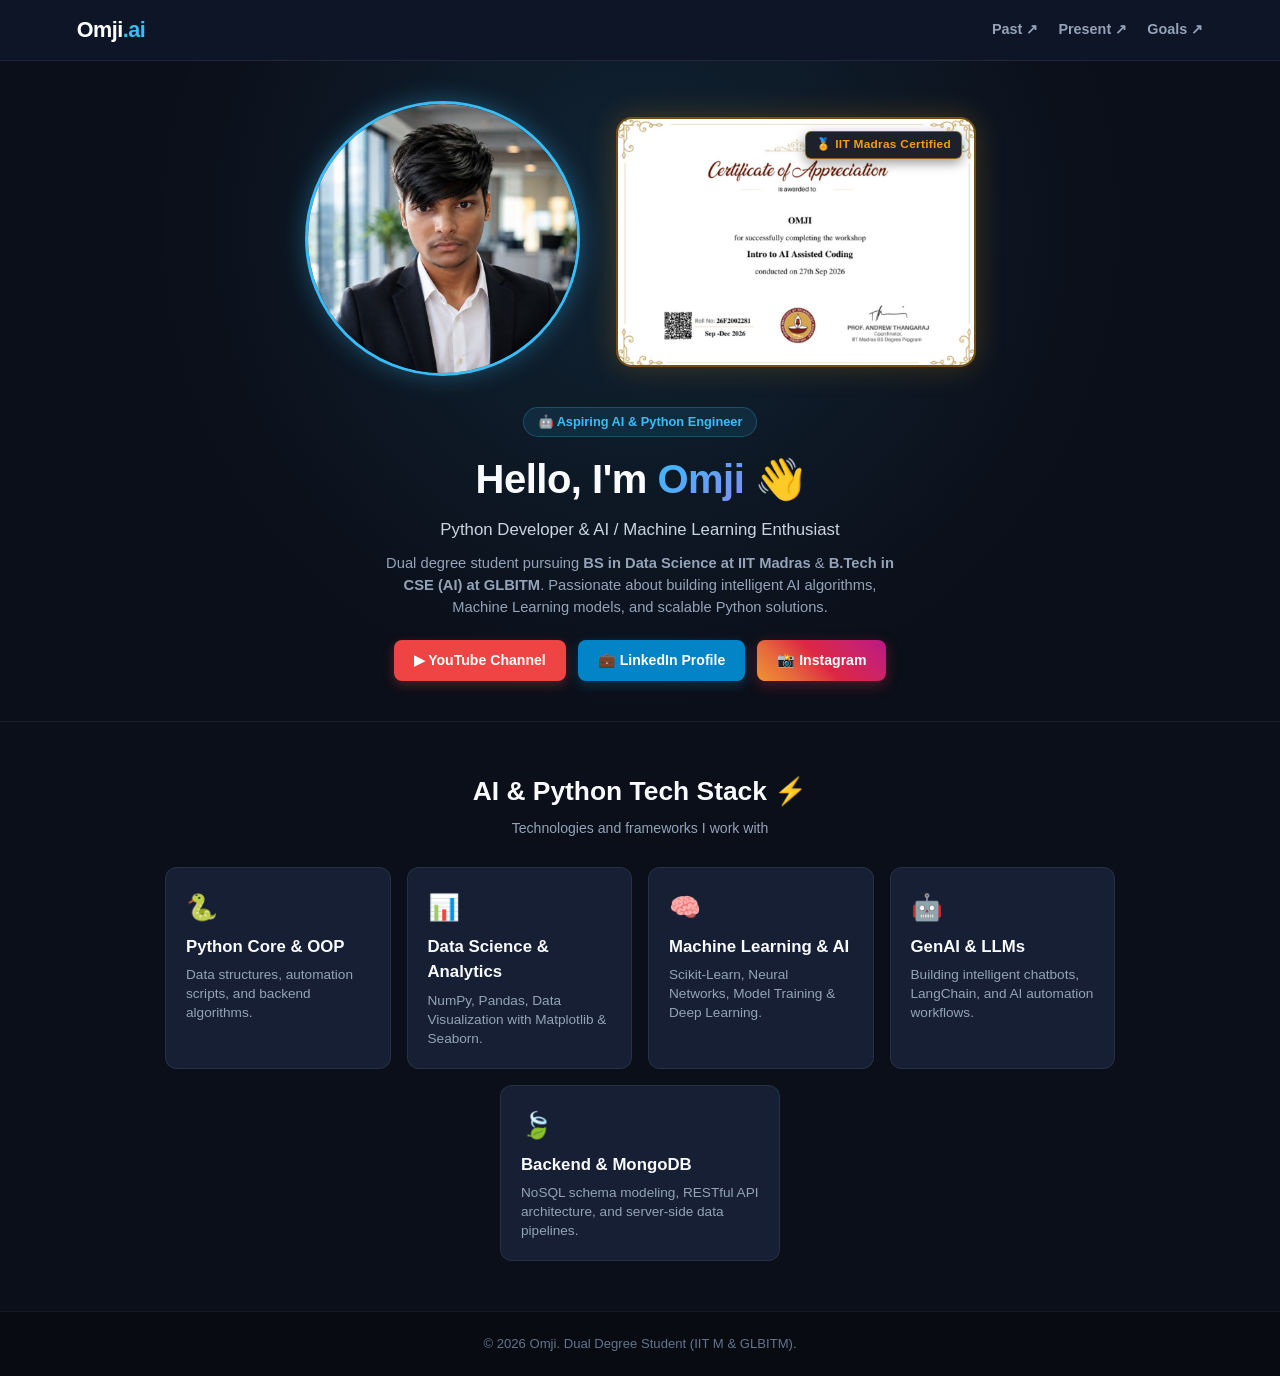
==== commit bd71d8b0: "Initial commit: Portfolio with AI projects, dual degree, and IIT Madras certification" ====
--- a/index.html
+++ b/index.html
@@ -30,9 +30,21 @@
          ========================================== -->
     <section class="hero" id="present">
         
-        <!-- Profile Picture with Glow -->
-        <div class="profile-wrapper">
-            <img src="Saksham.jpg" alt="Omji" class="profile-img">
+        <!-- Dual Visual Showcase: Left (Profile Image) & Right (IIT Madras Certificate) -->
+        <div class="hero-visual-duo">
+            <!-- Left: Profile Picture with Glow -->
+            <div class="profile-wrapper">
+                <img src="Saksham.jpg" alt="Omji" class="profile-img">
+            </div>
+
+            <!-- Right: IIT Madras Certificate Card -->
+            <div class="hero-cert-card" onclick="openCertModal('certificate-iitm.png')" title="Click to view full certificate">
+                <div class="hero-cert-badge">🏅 IIT Madras Certified</div>
+                <img src="certificate-iitm.png" alt="IIT Madras Certificate - Intro to AI Assisted Coding" class="hero-cert-img">
+                <div class="hero-cert-overlay">
+                    <span class="hero-cert-view-btn">🔍 View Certificate</span>
+                </div>
+            </div>
         </div>
 
         <!-- Headline & Bio -->
@@ -86,6 +98,11 @@
                 <h3>GenAI & LLMs</h3>
                 <p>Building intelligent chatbots, LangChain, and AI automation workflows.</p>
             </div>
+            <div class="card-item">
+                <div class="card-icon">🍃</div>
+                <h3>Backend & MongoDB</h3>
+                <p>NoSQL schema modeling, RESTful API architecture, and server-side data pipelines.</p>
+            </div>
         </div>
     </section>
 
@@ -100,6 +117,51 @@
     <footer>
         <p>© 2026 Omji. Dual Degree Student (IIT M & GLBITM).</p>
     </footer>
+
+    <!-- ==========================================
+         CERTIFICATE PREVIEW MODAL LIGHTBOX
+         ========================================== -->
+    <div id="certModal" class="cert-modal" onclick="closeCertModal(event)">
+        <div class="cert-modal-dialog" onclick="event.stopPropagation()">
+            <div class="cert-modal-header">
+                <div class="cert-modal-title">
+                    <span>🏛️</span>
+                    <span>IIT Madras Certificate — Intro to AI Assisted Coding</span>
+                </div>
+                <button class="cert-modal-close" onclick="closeCertModal()" aria-label="Close modal">&times;</button>
+            </div>
+            <div class="cert-modal-body">
+                <img id="certModalImg" src="certificate-iitm.png" alt="Certificate of Appreciation - IIT Madras">
+            </div>
+        </div>
+    </div>
+
+    <!-- Modal Logic -->
+    <script>
+        function openCertModal(imgSrc) {
+            const modal = document.getElementById('certModal');
+            const img = document.getElementById('certModalImg');
+            if (imgSrc && img) img.src = imgSrc;
+            if (modal) {
+                modal.classList.add('active');
+                document.body.style.overflow = 'hidden';
+            }
+        }
+
+        function closeCertModal() {
+            const modal = document.getElementById('certModal');
+            if (modal) {
+                modal.classList.remove('active');
+                document.body.style.overflow = '';
+            }
+        }
+
+        document.addEventListener('keydown', function(e) {
+            if (e.key === 'Escape') {
+                closeCertModal();
+            }
+        });
+    </script>
 <script src="https://cdn.botpress.cloud/webchat/v3.6/inject.js"></script>
 <script src="https://files.bpcontent.cloud/2026/07/06/07/20260706073340-VCMDMJ99.js" defer></script>
        
--- a/style.css
+++ b/style.css
@@ -314,3 +314,290 @@
         width: 100%;
     }
 }
+
+/* =========================================================
+   7. CERTIFICATE CARD & MODAL LIGHTBOX
+   ========================================================= */
+.cert-preview-box {
+    margin: 8px 0;
+    border-radius: 8px;
+    overflow: hidden;
+    position: relative;
+    border: 1px solid rgba(245, 158, 11, 0.35);
+    cursor: pointer;
+    background: #0b0f19;
+}
+
+.cert-preview-img {
+    width: 100%;
+    height: 105px;
+    object-fit: cover;
+    display: block;
+    transition: transform 0.35s ease, filter 0.35s ease;
+}
+
+.cert-preview-box:hover .cert-preview-img {
+    transform: scale(1.05);
+    filter: brightness(0.85);
+}
+
+.cert-overlay {
+    position: absolute;
+    inset: 0;
+    display: flex;
+    align-items: center;
+    justify-content: center;
+    background: rgba(11, 15, 25, 0.45);
+    opacity: 0;
+    transition: opacity 0.25s ease;
+}
+
+.cert-preview-box:hover .cert-overlay {
+    opacity: 1;
+}
+
+.cert-view-badge {
+    font-size: 0.78rem;
+    font-weight: 700;
+    color: #f59e0b;
+    background: rgba(15, 23, 42, 0.92);
+    padding: 6px 12px;
+    border-radius: 6px;
+    border: 1px solid #f59e0b;
+    box-shadow: 0 4px 15px rgba(0, 0, 0, 0.5);
+    pointer-events: none;
+}
+
+.cert-btn-link {
+    display: inline-flex;
+    align-items: center;
+    gap: 6px;
+    font-size: 0.78rem;
+    font-weight: 600;
+    color: #f59e0b;
+    text-decoration: none;
+    border: 1px solid rgba(245, 158, 11, 0.35);
+    padding: 6px 12px;
+    border-radius: 6px;
+    background: rgba(245, 158, 11, 0.08);
+    transition: all 0.2s ease;
+}
+
+.cert-btn-link:hover {
+    background: rgba(245, 158, 11, 0.2);
+    border-color: #f59e0b;
+    transform: translateY(-2px);
+    box-shadow: 0 4px 12px rgba(245, 158, 11, 0.25);
+}
+
+/* Modal Popup */
+.cert-modal {
+    display: none;
+    position: fixed;
+    inset: 0;
+    background: rgba(4, 7, 14, 0.88);
+    backdrop-filter: blur(10px);
+    z-index: 1000;
+    align-items: center;
+    justify-content: center;
+    padding: 20px;
+    opacity: 0;
+    transition: opacity 0.3s ease;
+}
+
+.cert-modal.active {
+    display: flex;
+    opacity: 1;
+}
+
+.cert-modal-dialog {
+    position: relative;
+    max-width: 820px;
+    width: 100%;
+    background: #111827;
+    border: 1px solid rgba(245, 158, 11, 0.4);
+    border-radius: 14px;
+    overflow: hidden;
+    box-shadow: 0 25px 50px -12px rgba(0, 0, 0, 0.75), 0 0 30px rgba(245, 158, 11, 0.2);
+    animation: certModalAnim 0.3s cubic-bezier(0.16, 1, 0.3, 1);
+}
+
+@keyframes certModalAnim {
+    from {
+        transform: scale(0.92);
+        opacity: 0;
+    }
+    to {
+        transform: scale(1);
+        opacity: 1;
+    }
+}
+
+.cert-modal-header {
+    display: flex;
+    justify-content: space-between;
+    align-items: center;
+    padding: 12px 18px;
+    background: #161f33;
+    border-bottom: 1px solid rgba(255, 255, 255, 0.08);
+}
+
+.cert-modal-title {
+    font-size: 0.95rem;
+    font-weight: 700;
+    color: #f8fafc;
+    display: flex;
+    align-items: center;
+    gap: 8px;
+}
+
+.cert-modal-close {
+    background: rgba(255, 255, 255, 0.1);
+    border: none;
+    color: #cbd5e1;
+    font-size: 1.4rem;
+    width: 32px;
+    height: 32px;
+    border-radius: 50%;
+    cursor: pointer;
+    display: flex;
+    align-items: center;
+    justify-content: center;
+    transition: all 0.2s ease;
+}
+
+.cert-modal-close:hover {
+    background: #ef4444;
+    color: #ffffff;
+    transform: rotate(90deg);
+}
+
+.cert-modal-body {
+    padding: 16px;
+    background: #0b0f19;
+    text-align: center;
+}
+
+.cert-modal-body img {
+    max-width: 100%;
+    max-height: 75vh;
+    border-radius: 8px;
+    box-shadow: 0 8px 24px rgba(0, 0, 0, 0.5);
+}
+
+/* =========================================================
+   8. HERO DUAL SHOWCASE (Profile + Certificate)
+   ========================================================= */
+.hero-visual-duo {
+    display: flex;
+    align-items: center;
+    justify-content: center;
+    gap: 36px;
+    flex-wrap: wrap;
+    margin-bottom: 24px;
+}
+
+.hero-visual-duo .profile-wrapper {
+    margin-bottom: 0;
+}
+
+.hero-visual-duo .profile-img {
+    width: clamp(230px, 22vw, 275px);
+    height: clamp(230px, 22vw, 275px);
+}
+
+.hero-cert-card {
+    position: relative;
+    width: clamp(280px, 30vw, 360px);
+    height: clamp(195px, 21vw, 250px);
+    border-radius: 16px;
+    overflow: hidden;
+    border: 2px solid rgba(245, 158, 11, 0.45);
+    box-shadow: 0 0 30px rgba(245, 158, 11, 0.22);
+    cursor: pointer;
+    transition: transform 0.35s ease, box-shadow 0.35s ease, border-color 0.35s ease;
+    background: #0b0f19;
+}
+
+.hero-cert-card:hover {
+    transform: translateY(-5px) scale(1.02);
+    box-shadow: 0 0 45px rgba(245, 158, 11, 0.5);
+    border-color: #f59e0b;
+}
+
+.hero-cert-img {
+    width: 100%;
+    height: 100%;
+    object-fit: cover;
+    display: block;
+    transition: transform 0.4s ease, filter 0.4s ease;
+}
+
+.hero-cert-card:hover .hero-cert-img {
+    transform: scale(1.05);
+    filter: brightness(0.9);
+}
+
+.hero-cert-badge {
+    position: absolute;
+    top: 12px;
+    right: 12px;
+    z-index: 2;
+    font-size: 0.74rem;
+    font-weight: 700;
+    color: #f59e0b;
+    background: rgba(11, 15, 25, 0.92);
+    backdrop-filter: blur(8px);
+    padding: 4px 10px;
+    border-radius: 6px;
+    border: 1px solid rgba(245, 158, 11, 0.5);
+    box-shadow: 0 4px 12px rgba(0, 0, 0, 0.4);
+    letter-spacing: 0.3px;
+}
+
+.hero-cert-overlay {
+    position: absolute;
+    inset: 0;
+    background: rgba(11, 15, 25, 0.4);
+    display: flex;
+    align-items: center;
+    justify-content: center;
+    opacity: 0;
+    transition: opacity 0.25s ease;
+    z-index: 1;
+}
+
+.hero-cert-card:hover .hero-cert-overlay {
+    opacity: 1;
+}
+
+.hero-cert-view-btn {
+    font-size: 0.8rem;
+    font-weight: 700;
+    color: #ffffff;
+    background: #f59e0b;
+    padding: 7px 15px;
+    border-radius: 6px;
+    box-shadow: 0 4px 14px rgba(245, 158, 11, 0.45);
+    transform: translateY(4px);
+    transition: transform 0.25s ease;
+}
+
+.hero-cert-card:hover .hero-cert-view-btn {
+    transform: translateY(0);
+}
+
+@media (max-width: 640px) {
+    .hero-visual-duo {
+        gap: 20px;
+    }
+    .hero-cert-card {
+        width: 100%;
+        max-width: 320px;
+        height: 220px;
+    }
+    .profile-img {
+        width: 220px;
+        height: 220px;
+    }
+}
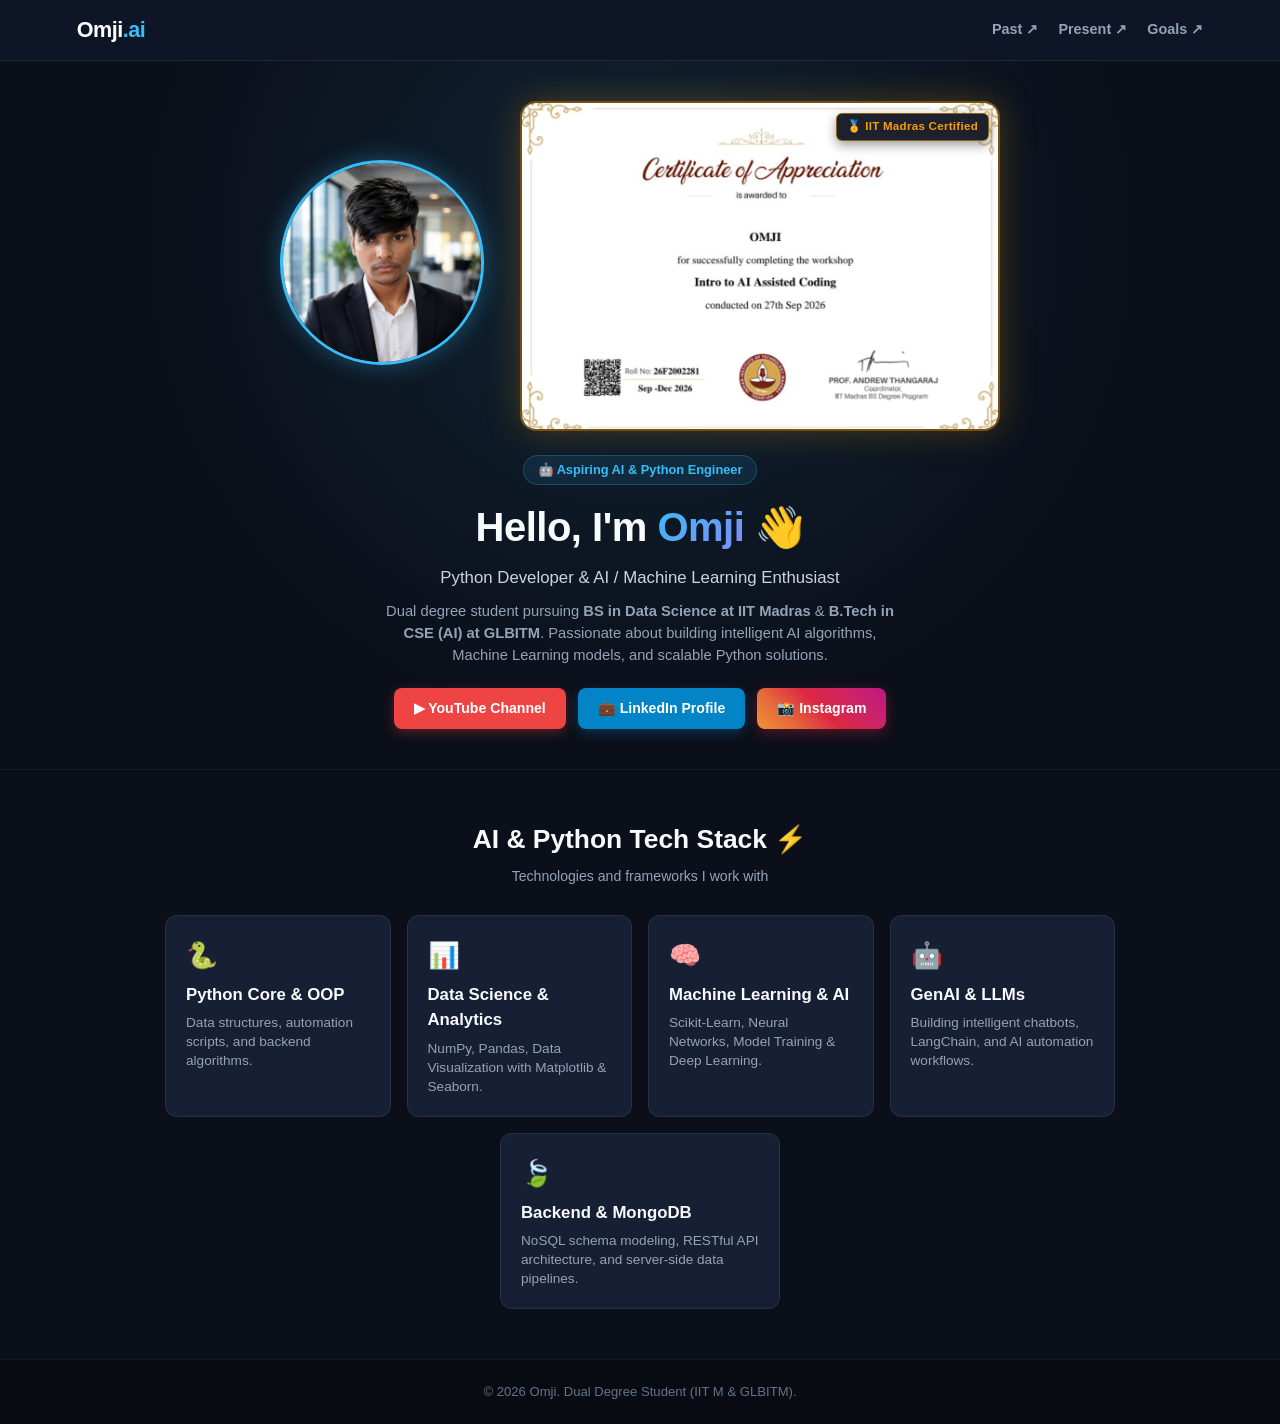
==== commit 632e728b: "Add files via upload" ====
--- a/index.html
+++ b/index.html
@@ -1,171 +1,171 @@
-<!DOCTYPE html>
-<html lang="en">
-<head>
-    <meta charset="UTF-8">
-    <meta name="viewport" content="width=device-width, initial-scale=1.0">
-    <title>Omji | AI Engineer & Python Developer</title>
-    <!-- Google Fonts -->
-    <link rel="preconnect" href="https://fonts.googleapis.com">
-    <link rel="preconnect" href="https://fonts.gstatic.com" crossorigin>
-    <link href="https://fonts.googleapis.com/css2?family=Outfit:wght@400;500;600;700;800&display=swap" rel="stylesheet">
-    <!-- CSS File -->
-    <link rel="stylesheet" href="style.css">
-</head>
-<body>
-
-    <!-- ==========================================
-         1. TOP NAVIGATION BAR
-         ========================================== -->
-    <nav class="navbar">
-        <div class="logo">Omji<span>.ai</span></div>
-        <div class="nav-links">
-            <a href="past.html">Past ↗</a>
-            <a href="present.html">Present ↗</a>
-            <a href="goals.html">Goals ↗</a>
-        </div>
-    </nav>
-
-    <!-- ==========================================
-         2. HERO / PRESENT SECTION
-         ========================================== -->
-    <section class="hero" id="present">
-        
-        <!-- Dual Visual Showcase: Left (Profile Image) & Right (IIT Madras Certificate) -->
-        <div class="hero-visual-duo">
-            <!-- Left: Profile Picture with Glow -->
-            <div class="profile-wrapper">
-                <img src="Saksham.jpg" alt="Omji" class="profile-img">
-            </div>
-
-            <!-- Right: IIT Madras Certificate Card -->
-            <div class="hero-cert-card" onclick="openCertModal('certificate-iitm.png')" title="Click to view full certificate">
-                <div class="hero-cert-badge">🏅 IIT Madras Certified</div>
-                <img src="certificate-iitm.png" alt="IIT Madras Certificate - Intro to AI Assisted Coding" class="hero-cert-img">
-                <div class="hero-cert-overlay">
-                    <span class="hero-cert-view-btn">🔍 View Certificate</span>
-                </div>
-            </div>
-        </div>
-
-        <!-- Headline & Bio -->
-        <div class="badge">🤖 Aspiring AI & Python Engineer</div>
-        <h1 class="hero-title">Hello, I'm <span class="highlight">Omji</span> 👋</h1>
-        <p class="hero-subtitle">Python Developer & AI / Machine Learning Enthusiast</p>
-        <p class="hero-desc">
-            Dual degree student pursuing <strong>BS in Data Science at IIT Madras</strong> & <strong>B.Tech in CSE (AI) at GLBITM</strong>. Passionate about building intelligent AI algorithms, Machine Learning models, and scalable Python solutions.
-        </p>
-
-        <!-- Action Buttons -->
-        <div class="btn-container">
-            <a href="https://youtube.com/@ghostgameryt72?si=MjTyX77E28v_cxLy" class="btn btn-youtube" target="_blank">
-                <span>▶ YouTube Channel</span>
-            </a>
-            <a href="https://lnkd.in/p/du8b7yTF" class="btn btn-linkedin" target="_blank">
-                <span>💼 LinkedIn Profile</span>
-            </a>
-            <a href="https://www.instagram.com/s.vgamerff2007?utm_source=ig_web_button_share_sheet&igsi=ZDNlZDc0MzIxNw==" class="btn btn-instagram" target="_blank">
-                <span>📸 Instagram</span>
-            </a>
-        </div>
-
-    </section>
-
-    <!-- ==========================================
-         3. FUTURE / TECH STACK SECTION
-         ========================================== -->
-    <section class="section-box" id="future">
-        <h2>AI & Python Tech Stack ⚡</h2>
-        <p class="section-desc">Technologies and frameworks I work with</p>
-
-        <div class="cards-grid">
-            <div class="card-item">
-                <div class="card-icon">🐍</div>
-                <h3>Python Core & OOP</h3>
-                <p>Data structures, automation scripts, and backend algorithms.</p>
-            </div>
-            <div class="card-item">
-                <div class="card-icon">📊</div>
-                <h3>Data Science & Analytics</h3>
-                <p>NumPy, Pandas, Data Visualization with Matplotlib & Seaborn.</p>
-            </div>
-            <div class="card-item">
-                <div class="card-icon">🧠</div>
-                <h3>Machine Learning & AI</h3>
-                <p>Scikit-Learn, Neural Networks, Model Training & Deep Learning.</p>
-            </div>
-            <div class="card-item">
-                <div class="card-icon">🤖</div>
-                <h3>GenAI & LLMs</h3>
-                <p>Building intelligent chatbots, LangChain, and AI automation workflows.</p>
-            </div>
-            <div class="card-item">
-                <div class="card-icon">🍃</div>
-                <h3>Backend & MongoDB</h3>
-                <p>NoSQL schema modeling, RESTful API architecture, and server-side data pipelines.</p>
-            </div>
-        </div>
-    </section>
-
-    <!-- ==========================================
-         4. GOALS SECTION
-         ========================================== -->
-
-
-    <!-- ==========================================
-         5. FOOTER
-         ========================================== -->
-    <footer>
-        <p>© 2026 Omji. Dual Degree Student (IIT M & GLBITM).</p>
-    </footer>
-
-    <!-- ==========================================
-         CERTIFICATE PREVIEW MODAL LIGHTBOX
-         ========================================== -->
-    <div id="certModal" class="cert-modal" onclick="closeCertModal(event)">
-        <div class="cert-modal-dialog" onclick="event.stopPropagation()">
-            <div class="cert-modal-header">
-                <div class="cert-modal-title">
-                    <span>🏛️</span>
-                    <span>IIT Madras Certificate — Intro to AI Assisted Coding</span>
-                </div>
-                <button class="cert-modal-close" onclick="closeCertModal()" aria-label="Close modal">&times;</button>
-            </div>
-            <div class="cert-modal-body">
-                <img id="certModalImg" src="certificate-iitm.png" alt="Certificate of Appreciation - IIT Madras">
-            </div>
-        </div>
-    </div>
-
-    <!-- Modal Logic -->
-    <script>
-        function openCertModal(imgSrc) {
-            const modal = document.getElementById('certModal');
-            const img = document.getElementById('certModalImg');
-            if (imgSrc && img) img.src = imgSrc;
-            if (modal) {
-                modal.classList.add('active');
-                document.body.style.overflow = 'hidden';
-            }
-        }
-
-        function closeCertModal() {
-            const modal = document.getElementById('certModal');
-            if (modal) {
-                modal.classList.remove('active');
-                document.body.style.overflow = '';
-            }
-        }
-
-        document.addEventListener('keydown', function(e) {
-            if (e.key === 'Escape') {
-                closeCertModal();
-            }
-        });
-    </script>
-<script src="https://cdn.botpress.cloud/webchat/v3.6/inject.js"></script>
-<script src="https://files.bpcontent.cloud/2026/07/06/07/20260706073340-VCMDMJ99.js" defer></script>
-       
-
-
-</body>
+<!DOCTYPE html>
+<html lang="en">
+<head>
+    <meta charset="UTF-8">
+    <meta name="viewport" content="width=device-width, initial-scale=1.0">
+    <title>Omji | AI Engineer & Python Developer</title>
+    <!-- Google Fonts -->
+    <link rel="preconnect" href="https://fonts.googleapis.com">
+    <link rel="preconnect" href="https://fonts.gstatic.com" crossorigin>
+    <link href="https://fonts.googleapis.com/css2?family=Outfit:wght@400;500;600;700;800&display=swap" rel="stylesheet">
+    <!-- CSS File -->
+    <link rel="stylesheet" href="style.css">
+</head>
+<body>
+
+    <!-- ==========================================
+         1. TOP NAVIGATION BAR
+         ========================================== -->
+    <nav class="navbar">
+        <div class="logo">Omji<span>.ai</span></div>
+        <div class="nav-links">
+            <a href="past.html">Past ↗</a>
+            <a href="present.html">Present ↗</a>
+            <a href="goals.html">Goals ↗</a>
+        </div>
+    </nav>
+
+    <!-- ==========================================
+         2. HERO / PRESENT SECTION
+         ========================================== -->
+    <section class="hero" id="present">
+        
+        <!-- Dual Visual Showcase: Left (Profile Image) & Right (IIT Madras Certificate) -->
+        <div class="hero-visual-duo">
+            <!-- Left: Profile Picture with Glow -->
+            <div class="profile-wrapper">
+                <img src="Saksham.jpg" alt="Omji" class="profile-img">
+            </div>
+
+            <!-- Right: IIT Madras Certificate Card -->
+            <div class="hero-cert-card" onclick="openCertModal('certificate-iitm.png')" title="Click to view full certificate">
+                <div class="hero-cert-badge">🏅 IIT Madras Certified</div>
+                <img src="certificate-iitm.png" alt="IIT Madras Certificate - Intro to AI Assisted Coding" class="hero-cert-img">
+                <div class="hero-cert-overlay">
+                    <span class="hero-cert-view-btn">🔍 View Certificate</span>
+                </div>
+            </div>
+        </div>
+
+        <!-- Headline & Bio -->
+        <div class="badge">🤖 Aspiring AI & Python Engineer</div>
+        <h1 class="hero-title">Hello, I'm <span class="highlight">Omji</span> 👋</h1>
+        <p class="hero-subtitle">Python Developer & AI / Machine Learning Enthusiast</p>
+        <p class="hero-desc">
+            Dual degree student pursuing <strong>BS in Data Science at IIT Madras</strong> & <strong>B.Tech in CSE (AI) at GLBITM</strong>. Passionate about building intelligent AI algorithms, Machine Learning models, and scalable Python solutions.
+        </p>
+
+        <!-- Action Buttons -->
+        <div class="btn-container">
+            <a href="https://youtube.com/@ghostgameryt72?si=MjTyX77E28v_cxLy" class="btn btn-youtube" target="_blank">
+                <span>▶ YouTube Channel</span>
+            </a>
+            <a href="https://lnkd.in/p/du8b7yTF" class="btn btn-linkedin" target="_blank">
+                <span>💼 LinkedIn Profile</span>
+            </a>
+            <a href="https://www.instagram.com/s.vgamerff2007?utm_source=ig_web_button_share_sheet&igsi=ZDNlZDc0MzIxNw==" class="btn btn-instagram" target="_blank">
+                <span>📸 Instagram</span>
+            </a>
+        </div>
+
+    </section>
+
+    <!-- ==========================================
+         3. FUTURE / TECH STACK SECTION
+         ========================================== -->
+    <section class="section-box" id="future">
+        <h2>AI & Python Tech Stack ⚡</h2>
+        <p class="section-desc">Technologies and frameworks I work with</p>
+
+        <div class="cards-grid">
+            <div class="card-item">
+                <div class="card-icon">🐍</div>
+                <h3>Python Core & OOP</h3>
+                <p>Data structures, automation scripts, and backend algorithms.</p>
+            </div>
+            <div class="card-item">
+                <div class="card-icon">📊</div>
+                <h3>Data Science & Analytics</h3>
+                <p>NumPy, Pandas, Data Visualization with Matplotlib & Seaborn.</p>
+            </div>
+            <div class="card-item">
+                <div class="card-icon">🧠</div>
+                <h3>Machine Learning & AI</h3>
+                <p>Scikit-Learn, Neural Networks, Model Training & Deep Learning.</p>
+            </div>
+            <div class="card-item">
+                <div class="card-icon">🤖</div>
+                <h3>GenAI & LLMs</h3>
+                <p>Building intelligent chatbots, LangChain, and AI automation workflows.</p>
+            </div>
+            <div class="card-item">
+                <div class="card-icon">🍃</div>
+                <h3>Backend & MongoDB</h3>
+                <p>NoSQL schema modeling, RESTful API architecture, and server-side data pipelines.</p>
+            </div>
+        </div>
+    </section>
+
+    <!-- ==========================================
+         4. GOALS SECTION
+         ========================================== -->
+
+
+    <!-- ==========================================
+         5. FOOTER
+         ========================================== -->
+    <footer>
+        <p>© 2026 Omji. Dual Degree Student (IIT M & GLBITM).</p>
+    </footer>
+
+    <!-- ==========================================
+         CERTIFICATE PREVIEW MODAL LIGHTBOX
+         ========================================== -->
+    <div id="certModal" class="cert-modal" onclick="closeCertModal(event)">
+        <div class="cert-modal-dialog" onclick="event.stopPropagation()">
+            <div class="cert-modal-header">
+                <div class="cert-modal-title">
+                    <span>🏛️</span>
+                    <span>IIT Madras Certificate — Intro to AI Assisted Coding</span>
+                </div>
+                <button class="cert-modal-close" onclick="closeCertModal()" aria-label="Close modal">&times;</button>
+            </div>
+            <div class="cert-modal-body">
+                <img id="certModalImg" src="certificate-iitm.png" alt="Certificate of Appreciation - IIT Madras">
+            </div>
+        </div>
+    </div>
+
+    <!-- Modal Logic -->
+    <script>
+        function openCertModal(imgSrc) {
+            const modal = document.getElementById('certModal');
+            const img = document.getElementById('certModalImg');
+            if (imgSrc && img) img.src = imgSrc;
+            if (modal) {
+                modal.classList.add('active');
+                document.body.style.overflow = 'hidden';
+            }
+        }
+
+        function closeCertModal() {
+            const modal = document.getElementById('certModal');
+            if (modal) {
+                modal.classList.remove('active');
+                document.body.style.overflow = '';
+            }
+        }
+
+        document.addEventListener('keydown', function(e) {
+            if (e.key === 'Escape') {
+                closeCertModal();
+            }
+        });
+    </script>
+<script src="https://cdn.botpress.cloud/webchat/v3.6/inject.js"></script>
+<script src="https://files.bpcontent.cloud/2026/07/06/07/20260706073340-VCMDMJ99.js" defer></script>
+       
+
+
+</body>
 </html>
--- a/style.css
+++ b/style.css
@@ -502,18 +502,18 @@
 }
 
 .hero-visual-duo .profile-img {
-    width: clamp(230px, 22vw, 275px);
-    height: clamp(230px, 22vw, 275px);
+    width: clamp(170px, 16vw, 215px);
+    height: clamp(170px, 16vw, 215px);
 }
 
 .hero-cert-card {
     position: relative;
-    width: clamp(280px, 30vw, 360px);
-    height: clamp(195px, 21vw, 250px);
+    width: clamp(340px, 38vw, 480px);
+    height: clamp(235px, 26vw, 330px);
     border-radius: 16px;
     overflow: hidden;
     border: 2px solid rgba(245, 158, 11, 0.45);
-    box-shadow: 0 0 30px rgba(245, 158, 11, 0.22);
+    box-shadow: 0 0 35px rgba(245, 158, 11, 0.25);
     cursor: pointer;
     transition: transform 0.35s ease, box-shadow 0.35s ease, border-color 0.35s ease;
     background: #0b0f19;
@@ -534,16 +534,16 @@
 }
 
 .hero-cert-card:hover .hero-cert-img {
-    transform: scale(1.05);
+    transform: scale(1.04);
     filter: brightness(0.9);
 }
 
 .hero-cert-badge {
     position: absolute;
-    top: 12px;
-    right: 12px;
+    top: 10px;
+    right: 10px;
     z-index: 2;
-    font-size: 0.74rem;
+    font-size: 0.72rem;
     font-weight: 700;
     color: #f59e0b;
     background: rgba(11, 15, 25, 0.92);
@@ -589,15 +589,15 @@
 
 @media (max-width: 640px) {
     .hero-visual-duo {
-        gap: 20px;
+        gap: 18px;
+    }
+    .hero-visual-duo .profile-img {
+        width: 170px;
+        height: 170px;
     }
     .hero-cert-card {
         width: 100%;
-        max-width: 320px;
-        height: 220px;
-    }
-    .profile-img {
-        width: 220px;
-        height: 220px;
-    }
-}
+        max-width: 380px;
+        height: 260px;
+    }
+}
